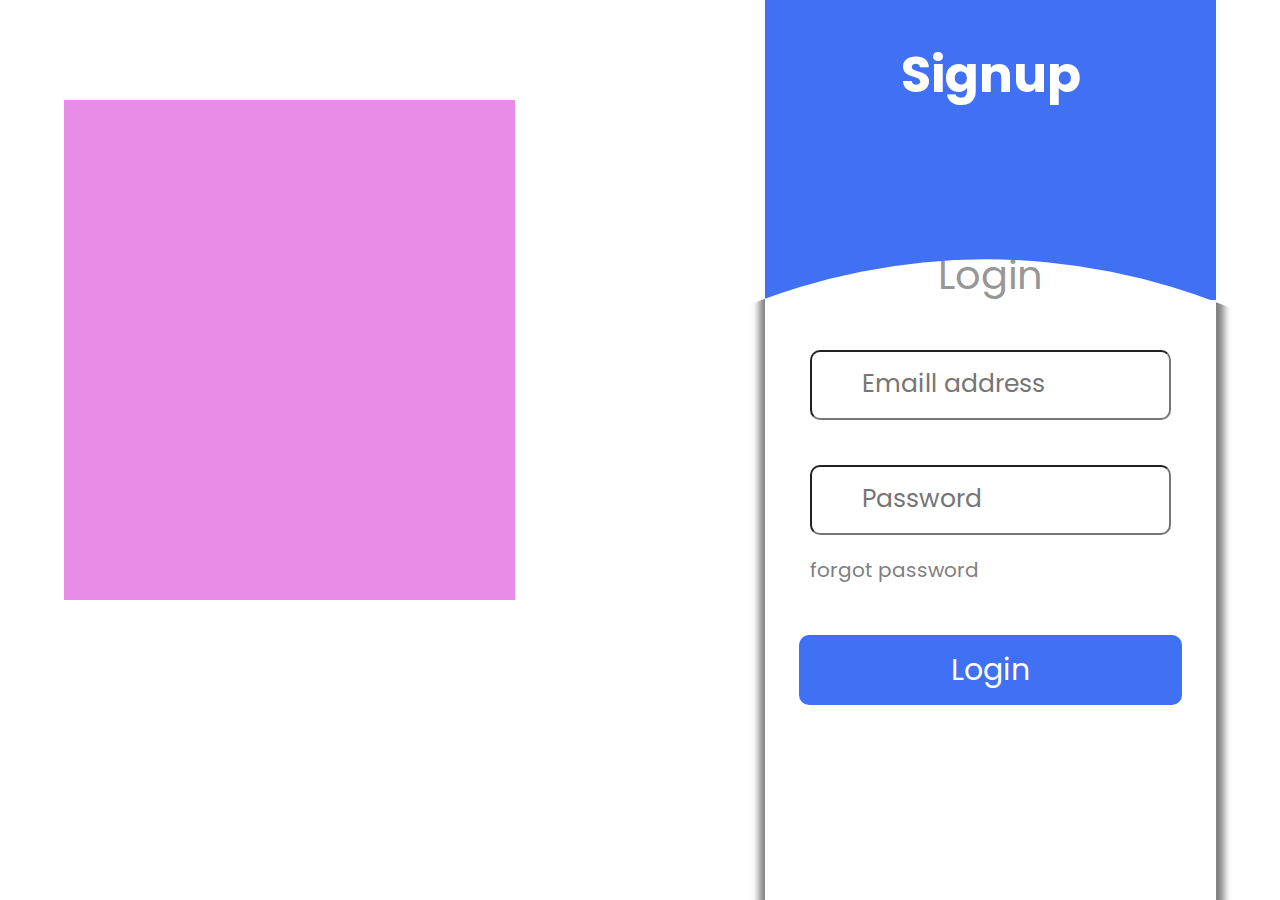
==== asset/index-login.html @ c86f76af "first commit" ====
<!DOCTYPE html>
<html lang="en">
  <head>
    <meta charset="UTF-8" />
    <meta http-equiv="X-UA-Compatible" content="IE=edge" />
    <meta name="viewport" content="width=device-width, initial-scale=1.0" />
    <title>Document</title>
    <link rel="stylesheet" href="./css/style.css" />
  </head>
  <body>
    <main class="total">
      <div class="form-login">
        <div class="data">
          <ul class="list">
            <!-- Add with Fetch -->
          </ul>
        </div>
        <div class="top">
          <div>
            <h1><a href="../index.html">Signup</a></h1>
          </div>
          <div class="form-login1">
            <h3>Login</h3>
            <input
              type="text"
              class="inputLogin"
              placeholder="Emaill address"
            />
            <input type="password" class="inputLogin" placeholder="Password" />
            <a href="" class="fgPass">forgot password</a>
            <button class="login">Login</button>
          </div>
        </div>
      </div>
    </main>
  </body>
  <script>
    let _btn = document.querySelectorAll("button");
    let _inps = document.querySelectorAll("input");
    let _fgPass = document.getElementsByClassName("fgPass")[0];

    let allInps = [];
    _btn[0].addEventListener("click", () => {
      console.log(_btn[0]);
      _inps.forEach((val) => {
        if (val.value != "") {
          val.style.border = "1px solid green";
          allInps.push(val.value);
        } else {
          val.style.border = "1px solid red";
          alert("اطلاعات را درست وارد کنید ");
        }

        if (allInps.length == _inps.length) {
          fetch("https://64bebda85ee688b6250cdf59.mockapi.io/api/v1/users", {
            method: "GET",
            headers: { "content-type": "application/json" },
          })
            .then((res) => {
              if (res.ok) {
                return res.json();
              }
              // handle error
            })
            .then((tasks) => {
              const tasksData = [];

              tasks.map((val) => {
                if (val.email == allInps[0] && val.pass == allInps[1]) {
                  tasksData.push(val.email + " " + val.pass);
                }
              });

              if (tasksData.length == 0) {
                location.assign("../../assets/../index.html");
              } else {
                location.assign("index-dashbord.html");
              }
              // Do something with the list of tasks
            })
            .catch((error) => {
              // handle error
            });
        }
      });
    });

    //
    let _account = document.getElementsByClassName("list")[0];

    fetch("https://64bebda85ee688b6250cdf59.mockapi.io/api/v1/users", {
      method: "GET",
      headers: { "content-type": "application/json" },
    })
      .then((res) => {
        if (res.ok) {
          return res.json();
        }
        // handle error
      })
      .then((tasks) => {
        console.log(tasks);
        tasks.map((val, i) => {
          let _div = document.createElement("div");
          _div.innerHTML = `
  <div>
      <li>Email${i + 1}: ${val.email}</li>
              <li>password${i}: ${val.pass}</li>
      </div>
  `;
          _account.appendChild(_div);
        });

        // Do something with the list of tasks
      })
      .catch((error) => {
        // handle error
      });
  </script>
</html>
---- asset/css/style.css ----
@import url("https://fonts.googleapis.com/css2?family=Fredoka:wght@300;400&family=Poppins&display=swap");
* {
  margin: 0;
  padding: 0;
  box-sizing: border-box;
  font-family: "Poppins", serif;
}

body {
  height: 100vh;
  width: 100%;
}

main {
  display: flex;
  justify-content: center;
  flex-wrap: wrap;
  text-align: center;
  height: 100vh;
}
main .container {
  width: 600px;
  height: 100vh;
  background-color: rgb(64, 112, 244);
  position: relative;
  border-radius: 30px;
}
main .container > .login-div {
  position: fixed;
  background-color: #fff;
  width: 600px;
  height: 90px;
  bottom: 0;
  -webkit-clip-path: ellipse(51% 80% at 50% 80%);
          clip-path: ellipse(51% 80% at 50% 80%);
}
main .container > .login-div > a {
  text-decoration: none;
  text-transform: capitalize;
  font-weight: 600;
  color: rgb(133, 133, 133);
  position: absolute;
  top: 70%;
  left: 50%;
  transform: translate(-50%, -70%);
  font-size: 40px;
}
main .container > h2 {
  color: #fff;
  font-size: 50px;
  margin: 30px 0px;
}
main .container input {
  width: 85%;
  height: 70px;
  margin-top: 25px;
  border-radius: 10px;
  border: none;
  padding-left: 30px;
  font-size: 20px;
}
main .container input::-moz-placeholder {
  font-size: 25px;
  padding-left: 20px;
}
main .container input:-ms-input-placeholder {
  font-size: 25px;
  padding-left: 20px;
}
main .container input::placeholder {
  font-size: 25px;
  padding-left: 20px;
}
main .container input:focus {
  outline: none !important;
  border: none;
}
main .container .check {
  display: flex;
  align-items: center;
  line-height: 60px;
  margin-top: 25px;
  accent-color: white;
}
main .container .check input {
  height: 25px;
  width: 10%;
  margin-left: 50px;
  margin-bottom: 20px;
}
main .container .check input:checked {
  background-color: red !important;
}
main .container .check p {
  color: #fff;
  font-size: 20px;
  font-weight: 400;
}
main .container > button {
  width: 85%;
  height: 70px;
  border-radius: 10px;
  border: none;
  font-size: 25px;
  margin-top: 25px;
  cursor: pointer;
}

.total .form-login {
  width: 90%;
  display: flex;
  justify-content: flex-start;
  gap: 250px;
}
.total .form-login .top {
  width: 600px;
  position: relative;
}
.total .form-login .top > div {
  position: absolute;
  width: 100%;
}
.total .form-login .top > div > h1 > a {
  display: flex;
  width: 100%;
  height: 300px;
  line-height: 150px;
  color: #fff;
  font-size: 50px;
  justify-content: center;
  background-color: rgb(64, 112, 244);
  text-decoration: none;
}
.total .form-login .top .form-login1 {
  width: 100%;
  height: 100%;
  -webkit-clip-path: circle(90% at 49% 100%);
          clip-path: circle(90% at 49% 100%);
  background-color: #fff;
  box-shadow: 1px 1px 7px 7px gray;
  display: flex;
  align-content: center;
  gap: 20px;
  flex-wrap: wrap;
  justify-content: center;
}
.total .form-login .top .form-login1 > * {
  width: 80%;
  height: 60px;
}
.total .form-login .top .form-login1 h3 {
  margin-top: 50px;
  color: rgba(128, 128, 128, 0.813);
  font-size: 40px;
  font-weight: 400;
}
.total .form-login .top .form-login1 input {
  height: 70px;
  margin-top: 25px;
  border-radius: 10px;
  padding-left: 30px;
  font-size: 20px;
  outline: none;
}
.total .form-login .top .form-login1 input::-moz-placeholder {
  font-size: 25px;
  padding-left: 20px;
}
.total .form-login .top .form-login1 input:-ms-input-placeholder {
  font-size: 25px;
  padding-left: 20px;
}
.total .form-login .top .form-login1 input::placeholder {
  font-size: 25px;
  padding-left: 20px;
}
.total .form-login .top .form-login1 > a {
  text-align: left;
  text-decoration: none;
  color: gray;
  font-size: 20px;
}
.total .form-login .top .form-login1 > a:hover {
  text-decoration: underline;
}
.total .form-login .top .form-login1 > button {
  width: 85%;
  height: 70px;
  border-radius: 10px;
  border: none;
  font-size: 30px;
  background-color: rgb(64, 112, 244);
  color: #fff;
  cursor: pointer;
}
.total .form-login .top .form-login1 > button:hover {
  background-color: rgba(64, 112, 244, 0.677);
}
.total .form-login .data {
  background-color: rgb(231, 141, 231);
  height: 500px;
  width: 600px;
  display: flex;
  flex-wrap: wrap;
  margin-top: 100px;
}
.total .form-login .data > ul {
  list-style: none;
  display: flex;
  flex-wrap: wrap;
  margin-top: 20px;
}
.total .form-login .data > ul div {
  width: 100%;
  display: flex;
  gap: 200px;
}
.total .form-login .data > ul div > li {
  font-size: 30px;
}/*# sourceMappingURL=style.css.map */
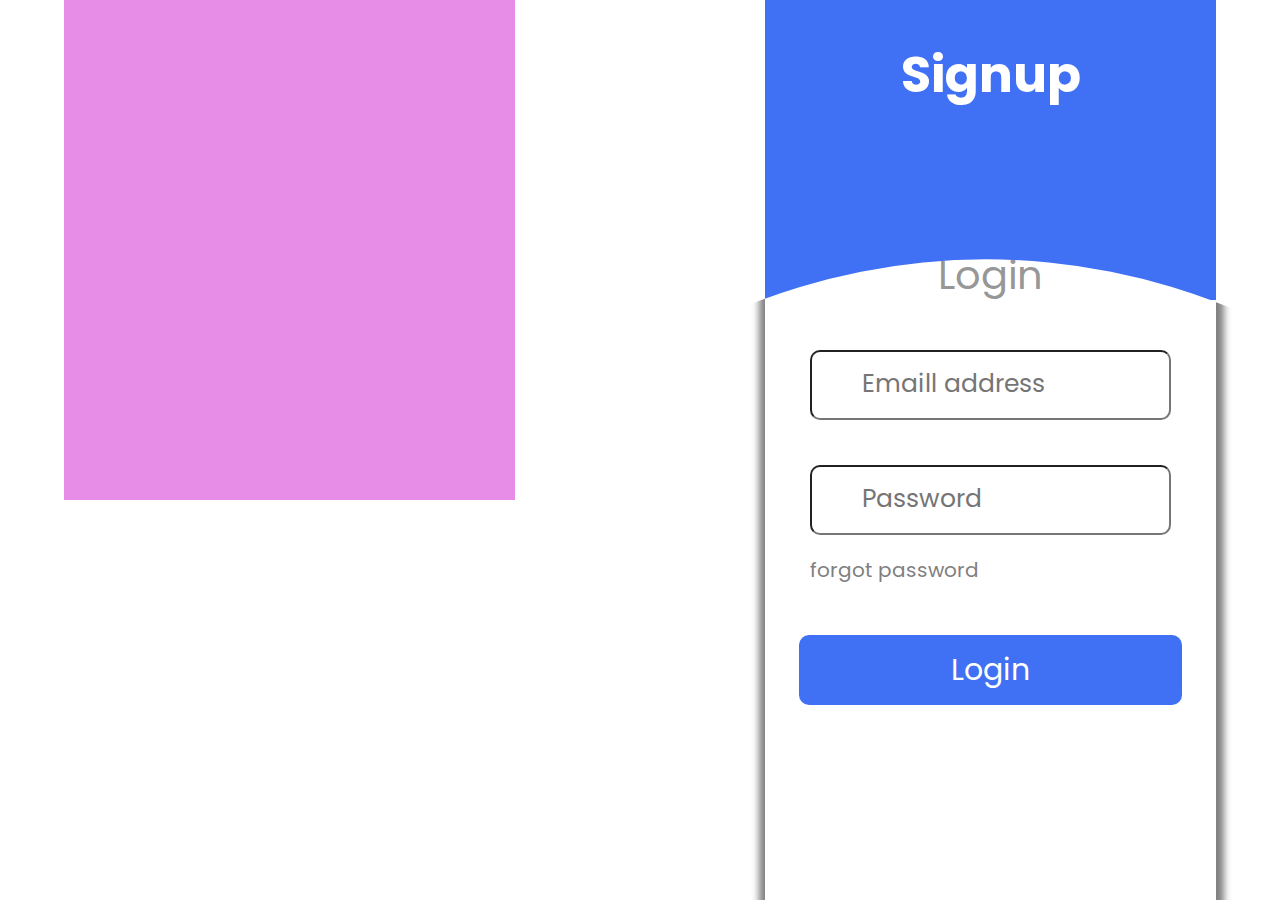
==== commit 0d20272a: "fixed some error" ====
--- a/asset/index-login.html
+++ b/asset/index-login.html
@@ -105,7 +105,7 @@
           _div.innerHTML = `
   <div>
       <li>Email${i + 1}: ${val.email}</li>
-              <li>password${i}: ${val.pass}</li>
+              <li>password${i+1}: ${val.pass}</li>
       </div>
   `;
           _account.appendChild(_div);
--- a/asset/css/style.css
+++ b/asset/css/style.css
@@ -200,9 +200,9 @@
   background-color: rgb(231, 141, 231);
   height: 500px;
   width: 600px;
-  display: flex;
-  flex-wrap: wrap;
-  margin-top: 100px;
+  min-width: 200px;
+  display: flex;
+  flex-wrap: wrap;
 }
 .total .form-login .data > ul {
   list-style: none;
@@ -213,8 +213,7 @@
 .total .form-login .data > ul div {
   width: 100%;
   display: flex;
-  gap: 200px;
 }
 .total .form-login .data > ul div > li {
-  font-size: 30px;
+  font-size: 20px;
 }/*# sourceMappingURL=style.css.map */